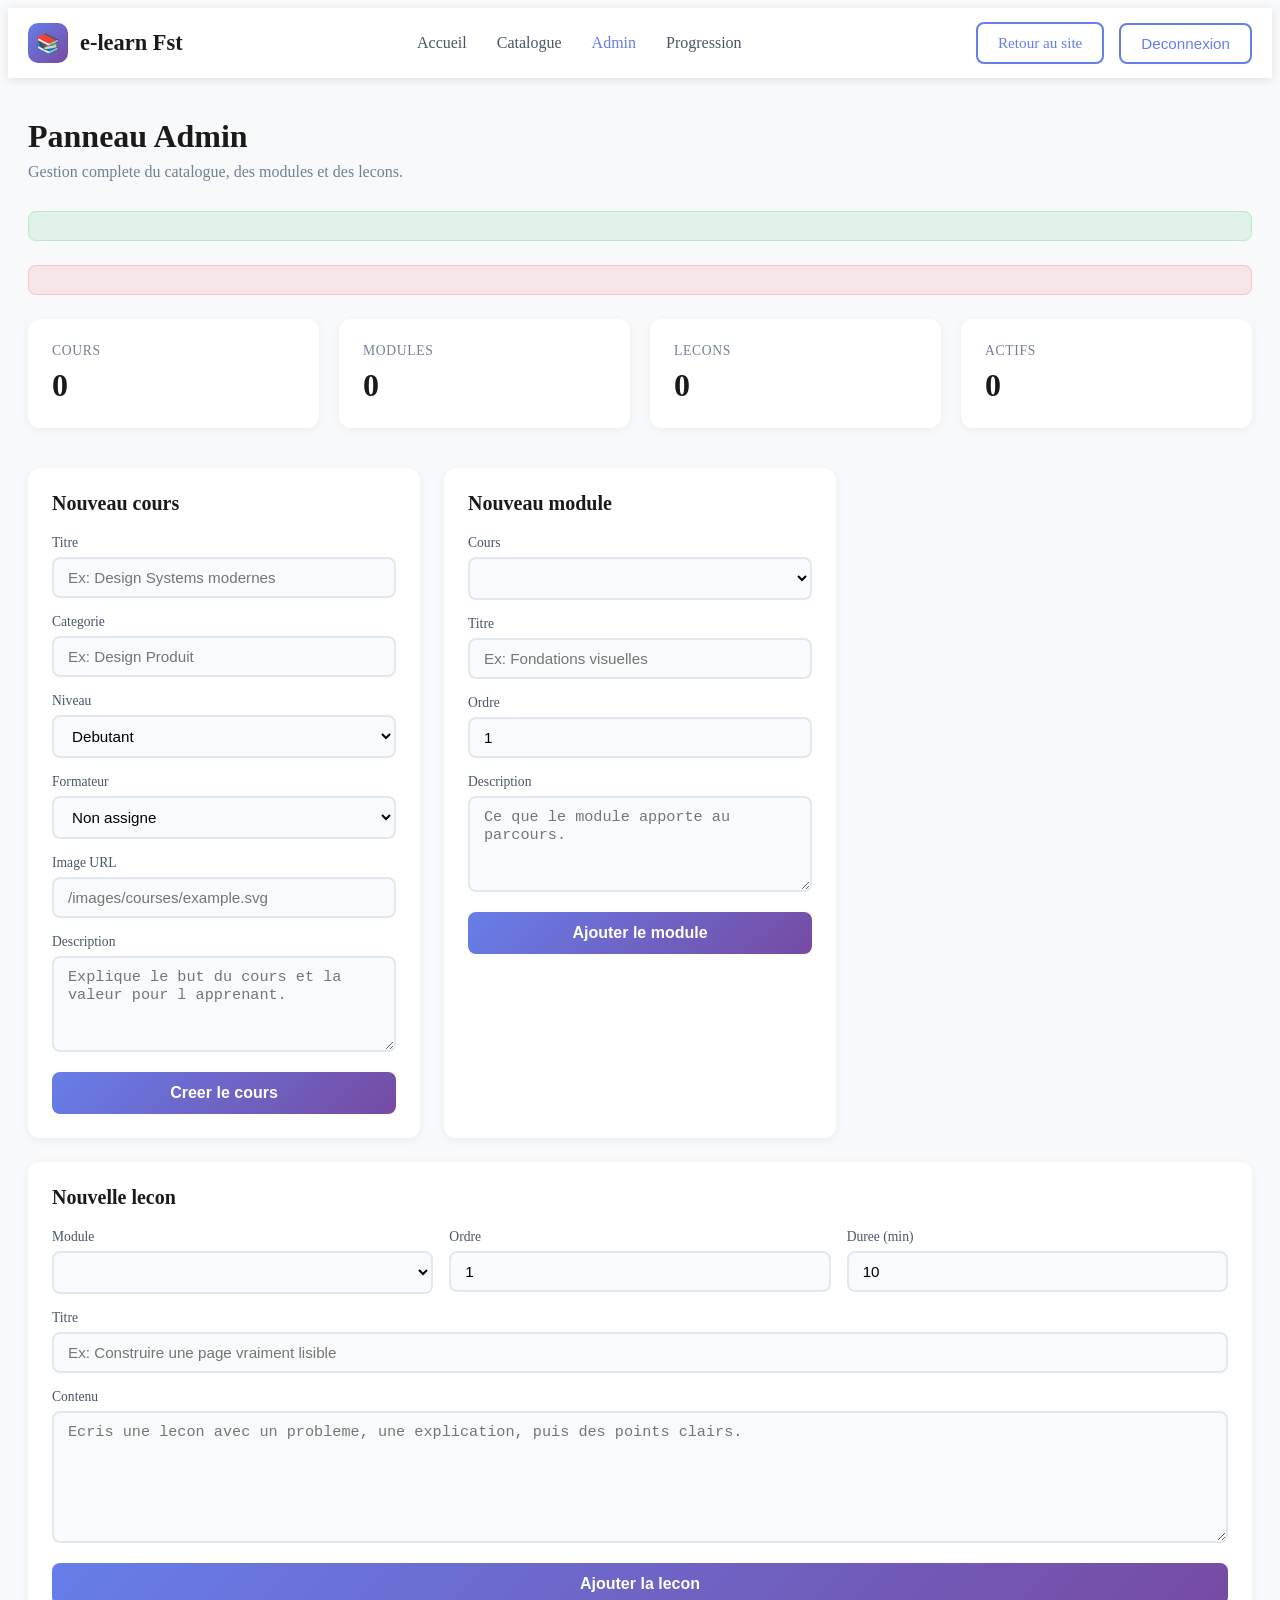
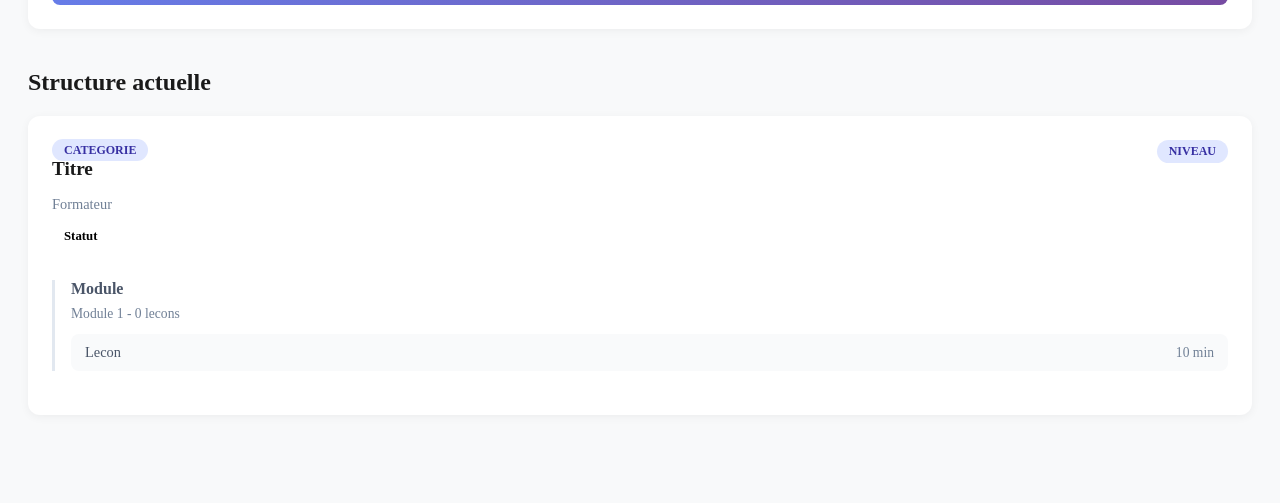
==== e-learning/src/main/resources/templates/admin.html @ 50cbf687 "Update: improved UI and fixed bugs" ====
<!DOCTYPE html>
<html lang="fr" xmlns:th="http://www.thymeleaf.org">
<head>
    <meta charset="UTF-8">
    <meta name="viewport" content="width=device-width, initial-scale=1.0">
    <title>Admin Studio - e-learn Fst</title>
    <link rel="stylesheet" th:href="@{/css/site.css}">
    <style>
        .modern-admin {
            background: #f8f9fa;
            min-height: 100vh;
        }
        
        .modern-header {
            background: white;
            box-shadow: 0 2px 10px rgba(0, 0, 0, 0.1);
            position: sticky;
            top: 0;
            z-index: 1000;
        }
        
        .header-container {
            max-width: 1400px;
            margin: 0 auto;
            padding: 0 20px;
            display: flex;
            align-items: center;
            justify-content: space-between;
            height: 70px;
        }
        
        .logo {
            display: flex;
            align-items: center;
            gap: 12px;
            text-decoration: none;
            color: #1a1a1a;
            font-weight: 700;
            font-size: 1.4rem;
        }
        
        .logo-icon {
            width: 40px;
            height: 40px;
            background: linear-gradient(135deg, #667eea, #764ba2);
            border-radius: 10px;
            display: flex;
            align-items: center;
            justify-content: center;
            color: white;
            font-size: 1.2rem;
        }
        
        .nav-menu {
            display: flex;
            align-items: center;
            gap: 30px;
            list-style: none;
            margin: 0;
            padding: 0;
        }
        
        .nav-menu a {
            text-decoration: none;
            color: #4a5568;
            font-weight: 500;
            transition: color 0.3s ease;
        }
        
        .nav-menu a:hover, .nav-menu a.active {
            color: #667eea;
        }
        
        .nav-actions {
            display: flex;
            align-items: center;
            gap: 15px;
        }
        
        .btn-outline {
            padding: 10px 20px;
            border: 2px solid #667eea;
            border-radius: 8px;
            color: #667eea;
            text-decoration: none;
            font-weight: 500;
            transition: all 0.3s ease;
            background: white;
            cursor: pointer;
            font-size: 0.95rem;
        }
        
        .btn-outline:hover {
            background: #667eea;
            color: white;
        }
        
        .main-container {
            max-width: 1400px;
            margin: 0 auto;
            padding: 40px 20px;
        }
        
        .page-header {
            margin-bottom: 30px;
        }
        
        .page-header h1 {
            font-size: 2rem;
            font-weight: 700;
            color: #1a1a1a;
            margin: 0 0 8px;
        }
        
        .page-header p {
            color: #718096;
            margin: 0;
        }
        
        .stats-grid {
            display: grid;
            grid-template-columns: repeat(4, 1fr);
            gap: 20px;
            margin-bottom: 40px;
        }
        
        .stat-card {
            background: white;
            border-radius: 12px;
            padding: 24px;
            box-shadow: 0 2px 10px rgba(0, 0, 0, 0.05);
            transition: transform 0.3s ease;
        }
        
        .stat-card:hover {
            transform: translateY(-2px);
        }
        
        .stat-card span {
            display: block;
            color: #718096;
            font-size: 0.85rem;
            text-transform: uppercase;
            letter-spacing: 0.05em;
            margin-bottom: 8px;
        }
        
        .stat-card strong {
            display: block;
            font-size: 2rem;
            font-weight: 700;
            color: #1a1a1a;
        }
        
        .forms-grid {
            display: grid;
            grid-template-columns: repeat(3, 1fr);
            gap: 24px;
            margin-bottom: 40px;
        }
        
        .form-card {
            background: white;
            border-radius: 12px;
            padding: 24px;
            box-shadow: 0 2px 10px rgba(0, 0, 0, 0.05);
        }
        
        .form-card h2 {
            font-size: 1.25rem;
            font-weight: 600;
            color: #1a1a1a;
            margin: 0 0 20px;
        }
        
        .form-card label {
            display: block;
            margin-bottom: 16px;
        }
        
        .form-card label span {
            display: block;
            font-size: 0.85rem;
            font-weight: 500;
            color: #4a5568;
            margin-bottom: 6px;
        }
        
        .form-card input, .form-card select, .form-card textarea {
            width: 100%;
            padding: 10px 14px;
            border: 2px solid #e2e8f0;
            border-radius: 8px;
            font-size: 0.95rem;
            transition: border-color 0.3s ease;
            background: #f9fafb;
            box-sizing: border-box;
        }
        
        .form-card input:focus, .form-card select:focus, .form-card textarea:focus {
            outline: none;
            border-color: #667eea;
            background: white;
        }
        
        .form-card button {
            width: 100%;
            padding: 12px;
            background: linear-gradient(135deg, #667eea, #764ba2);
            color: white;
            border: none;
            border-radius: 8px;
            font-size: 1rem;
            font-weight: 600;
            cursor: pointer;
            transition: all 0.3s ease;
        }
        
        .form-card button:hover {
            transform: translateY(-2px);
            box-shadow: 0 4px 12px rgba(102, 126, 234, 0.3);
        }
        
        .form-card.wide {
            grid-column: span 3;
        }
        
        .form-grid-3 {
            display: grid;
            grid-template-columns: repeat(3, 1fr);
            gap: 16px;
        }
        
        .flash-message {
            padding: 14px 20px;
            border-radius: 8px;
            margin-bottom: 24px;
            font-size: 0.95rem;
        }
        
        .flash-success {
            background: rgba(34, 197, 94, 0.1);
            color: #16a34a;
            border: 1px solid rgba(34, 197, 94, 0.2);
        }
        
        .flash-error {
            background: rgba(239, 68, 68, 0.1);
            color: #dc2626;
            border: 1px solid rgba(239, 68, 68, 0.2);
        }
        
        .content-section {
            margin-bottom: 40px;
        }
        
        .content-section h2 {
            font-size: 1.5rem;
            font-weight: 700;
            color: #1a1a1a;
            margin: 0 0 20px;
        }
        
        .course-list {
            display: grid;
            gap: 20px;
        }
        
        .course-item {
            background: white;
            border-radius: 12px;
            padding: 24px;
            box-shadow: 0 2px 10px rgba(0, 0, 0, 0.05);
        }
        
        .course-header {
            display: flex;
            justify-content: space-between;
            align-items: flex-start;
            margin-bottom: 16px;
        }
        
        .course-header h3 {
            margin: 0;
            font-size: 1.2rem;
            color: #1a1a1a;
        }
        
        .pill {
            padding: 4px 12px;
            border-radius: 20px;
            font-size: 0.75rem;
            font-weight: 600;
            text-transform: uppercase;
            background: #e0e7ff;
            color: #3730a3;
        }
        
        .course-meta {
            color: #718096;
            font-size: 0.9rem;
            margin-bottom: 12px;
        }
        
        .status-badge {
            display: inline-block;
            padding: 4px 12px;
            border-radius: 20px;
            font-size: 0.8rem;
            font-weight: 600;
            margin-bottom: 16px;
        }
        
        .status-active {
            background: #d1fae5;
            color: #065f46;
        }
        
        .status-draft {
            background: #f3f4f6;
            color: #6b7280;
        }
        
        .modules-list {
            margin-top: 16px;
            padding-left: 16px;
            border-left: 3px solid #e2e8f0;
        }
        
        .module-item {
            margin-bottom: 20px;
        }
        
        .module-item h4 {
            margin: 0 0 8px;
            font-size: 1rem;
            color: #4a5568;
        }
        
        .module-meta {
            font-size: 0.85rem;
            color: #718096;
            margin-bottom: 12px;
        }
        
        .lessons-list {
            display: grid;
            gap: 8px;
        }
        
        .lesson-item {
            display: flex;
            justify-content: space-between;
            align-items: center;
            padding: 10px 14px;
            background: #f9fafb;
            border-radius: 8px;
            font-size: 0.9rem;
        }
        
        .lesson-item strong {
            color: #4a5568;
            font-weight: 500;
        }
        
        .lesson-item span {
            color: #718096;
            font-size: 0.85rem;
        }
        
        @media (max-width: 1024px) {
            .forms-grid { grid-template-columns: 1fr; }
            .form-card.wide { grid-column: span 1; }
            .form-grid-3 { grid-template-columns: 1fr; }
            .stats-grid { grid-template-columns: repeat(2, 1fr); }
        }
        
        @media (max-width: 768px) {
            .header-container { flex-direction: column; height: auto; padding: 15px 20px; }
            .nav-menu { flex-wrap: wrap; justify-content: center; gap: 20px; }
            .stats-grid { grid-template-columns: 1fr; }
        }
    </style>
</head>
<body class="modern-admin">
    <header class="modern-header">
        <div class="header-container">
            <a href="/" class="logo">
                <div class="logo-icon">📚</div>
                <span>e-learn Fst</span>
            </a>
            
            <nav class="nav-menu">
                <a href="/">Accueil</a>
                <a href="/catalogue">Catalogue</a>
                <a href="/admin" class="active">Admin</a>
                <a href="/progression">Progression</a>
            </nav>
            
            <div class="nav-actions">
                <a href="/" class="btn-outline">Retour au site</a>
                <form th:action="@{/logout}" method="post" style="margin: 0;">
                    <button type="submit" class="btn-outline">Deconnexion</button>
                </form>
            </div>
        </div>
    </header>
    
    <div class="main-container">
        <div class="page-header">
            <h1>Panneau Admin</h1>
            <p>Gestion complete du catalogue, des modules et des lecons.</p>
        </div>
        
        <div th:if="${flashSuccess}" class="flash-message flash-success" th:text="${flashSuccess}"></div>
        <div th:if="${flashError}" class="flash-message flash-error" th:text="${flashError}"></div>
        
        <div class="stats-grid">
            <div class="stat-card">
                <span>Cours</span>
                <strong th:text="${stats.courseCount}">0</strong>
            </div>
            <div class="stat-card">
                <span>Modules</span>
                <strong th:text="${stats.moduleCount}">0</strong>
            </div>
            <div class="stat-card">
                <span>Lecons</span>
                <strong th:text="${stats.lessonCount}">0</strong>
            </div>
            <div class="stat-card">
                <span>Actifs</span>
                <strong th:text="${stats.activeCourseCount}">0</strong>
            </div>
        </div>
        
        <div class="forms-grid">
            <div class="form-card">
                <h2>Nouveau cours</h2>
                <form th:action="@{/admin/courses}" method="post">
                    <label>
                        <span>Titre</span>
                        <input name="titre" type="text" placeholder="Ex: Design Systems modernes" required>
                    </label>
                    <label>
                        <span>Categorie</span>
                        <input name="categorie" type="text" placeholder="Ex: Design Produit" required>
                    </label>
                    <label>
                        <span>Niveau</span>
                        <select name="niveau">
                            <option value="DEBUTANT">Debutant</option>
                            <option value="INTERMEDIAIRE">Intermediaire</option>
                            <option value="AVANCE">Avance</option>
                        </select>
                    </label>
                    <label>
                        <span>Formateur</span>
                        <select name="formateurId">
                            <option value="">Non assigne</option>
                            <option th:each="user : ${formateurs}" th:value="${user.id}" th:text="${user.nom}"></option>
                        </select>
                    </label>
                    <label>
                        <span>Image URL</span>
                        <input name="imageUrl" type="text" placeholder="/images/courses/example.svg">
                    </label>
                    <label>
                        <span>Description</span>
                        <textarea name="description" rows="4" placeholder="Explique le but du cours et la valeur pour l apprenant." required></textarea>
                    </label>
                    <button type="submit">Creer le cours</button>
                </form>
            </div>
            
            <div class="form-card">
                <h2>Nouveau module</h2>
                <form th:action="@{/admin/modules}" method="post">
                    <label>
                        <span>Cours</span>
                        <select name="coursId" required>
                            <option th:each="course : ${courseOptions}" th:value="${course.id}" th:text="${course.label}"></option>
                        </select>
                    </label>
                    <label>
                        <span>Titre</span>
                        <input name="titre" type="text" placeholder="Ex: Fondations visuelles" required>
                    </label>
                    <label>
                        <span>Ordre</span>
                        <input name="ordre" type="number" min="1" value="1" required>
                    </label>
                    <label>
                        <span>Description</span>
                        <textarea name="description" rows="4" placeholder="Ce que le module apporte au parcours."></textarea>
                    </label>
                    <button type="submit">Ajouter le module</button>
                </form>
            </div>
            
            <div class="form-card wide">
                <h2>Nouvelle lecon</h2>
                <form th:action="@{/admin/lessons}" method="post">
                    <div class="form-grid-3">
                        <label>
                            <span>Module</span>
                            <select name="moduleId" required>
                                <option th:each="module : ${moduleOptions}" th:value="${module.id}" th:text="${module.label}"></option>
                            </select>
                        </label>
                        <label>
                            <span>Ordre</span>
                            <input name="ordre" type="number" min="1" value="1" required>
                        </label>
                        <label>
                            <span>Duree (min)</span>
                            <input name="dureeMin" type="number" min="1" value="10" required>
                        </label>
                    </div>
                    <label>
                        <span>Titre</span>
                        <input name="titre" type="text" placeholder="Ex: Construire une page vraiment lisible" required>
                    </label>
                    <label>
                        <span>Contenu</span>
                        <textarea name="contenu" rows="6" placeholder="Ecris une lecon avec un probleme, une explication, puis des points clairs."></textarea>
                    </label>
                    <button type="submit">Ajouter la lecon</button>
                </form>
            </div>
        </div>
        
        <div class="content-section">
            <h2>Structure actuelle</h2>
            <div class="course-list">
                <div class="course-item" th:each="course : ${courses}">
                    <div class="course-header">
                        <div>
                            <span class="pill" th:text="${course.categorie}">Categorie</span>
                            <h3 th:text="${course.titre}">Titre</h3>
                        </div>
                        <span class="pill" th:text="${course.niveau}">Niveau</span>
                    </div>
                    <div class="course-meta" th:text="${course.formateur}">Formateur</div>
                    <span class="status-badge" th:classappend="${course.actif} ? ' status-active' : ' status-draft'" th:text="${course.actif} ? 'Actif' : 'Brouillon'">Statut</span>
                    
                    <div class="modules-list">
                        <div class="module-item" th:each="module : ${course.modules}">
                            <h4 th:text="${module.titre}">Module</h4>
                            <div class="module-meta">
                                Module <span th:text="${module.ordre}">1</span> - <span th:text="${#lists.size(module.lecons)}">0</span> lecons
                            </div>
                            <div class="lessons-list">
                                <div class="lesson-item" th:each="lesson : ${module.lecons}">
                                    <strong th:text="${lesson.titre}">Lecon</strong>
                                    <span th:text="${lesson.dureeMin} + ' min'">10 min</span>
                                </div>
                            </div>
                        </div>
                    </div>
                </div>
            </div>
        </div>
    </div>
</body>
</html>
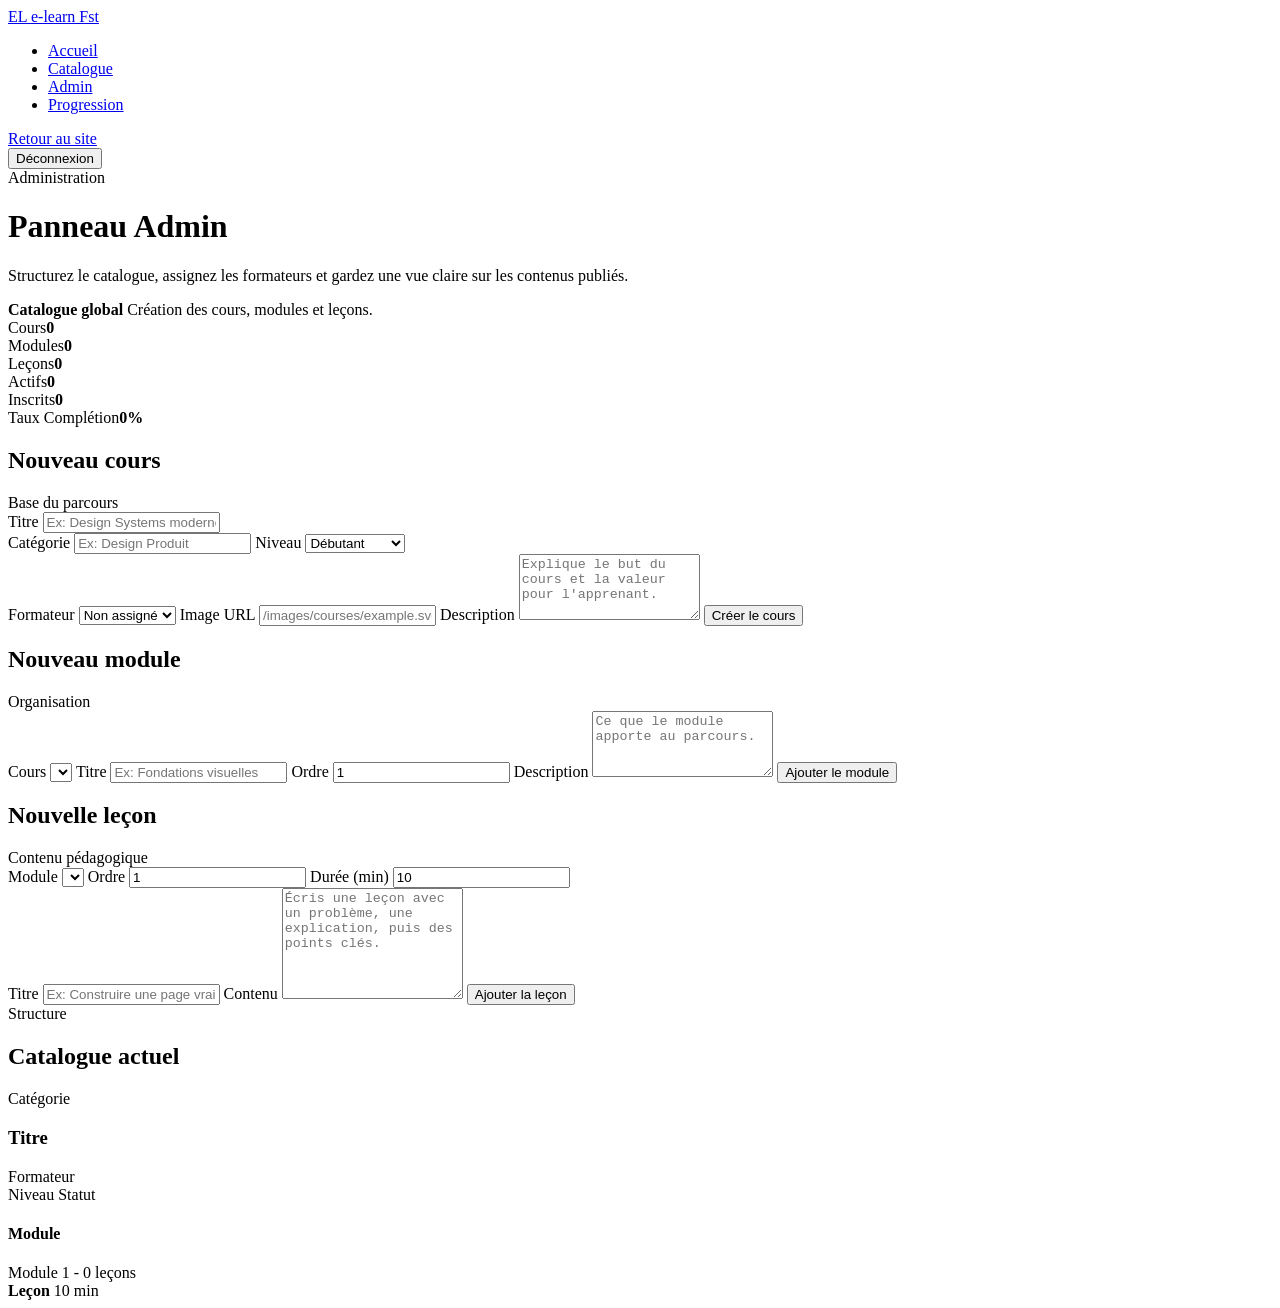
==== commit 35ec96f5: "Updated project" ====
--- a/e-learning/src/main/resources/templates/admin.html
+++ b/e-learning/src/main/resources/templates/admin.html
@@ -4,563 +4,223 @@
     <meta charset="UTF-8">
     <meta name="viewport" content="width=device-width, initial-scale=1.0">
     <title>Admin Studio - e-learn Fst</title>
+    <link rel="stylesheet" th:href="@{/css/design-system.css}">
     <link rel="stylesheet" th:href="@{/css/site.css}">
-    <style>
-        .modern-admin {
-            background: #f8f9fa;
-            min-height: 100vh;
-        }
-        
-        .modern-header {
-            background: white;
-            box-shadow: 0 2px 10px rgba(0, 0, 0, 0.1);
-            position: sticky;
-            top: 0;
-            z-index: 1000;
-        }
-        
-        .header-container {
-            max-width: 1400px;
-            margin: 0 auto;
-            padding: 0 20px;
-            display: flex;
-            align-items: center;
-            justify-content: space-between;
-            height: 70px;
-        }
-        
-        .logo {
-            display: flex;
-            align-items: center;
-            gap: 12px;
-            text-decoration: none;
-            color: #1a1a1a;
-            font-weight: 700;
-            font-size: 1.4rem;
-        }
-        
-        .logo-icon {
-            width: 40px;
-            height: 40px;
-            background: linear-gradient(135deg, #667eea, #764ba2);
-            border-radius: 10px;
-            display: flex;
-            align-items: center;
-            justify-content: center;
-            color: white;
-            font-size: 1.2rem;
-        }
-        
-        .nav-menu {
-            display: flex;
-            align-items: center;
-            gap: 30px;
-            list-style: none;
-            margin: 0;
-            padding: 0;
-        }
-        
-        .nav-menu a {
-            text-decoration: none;
-            color: #4a5568;
-            font-weight: 500;
-            transition: color 0.3s ease;
-        }
-        
-        .nav-menu a:hover, .nav-menu a.active {
-            color: #667eea;
-        }
-        
-        .nav-actions {
-            display: flex;
-            align-items: center;
-            gap: 15px;
-        }
-        
-        .btn-outline {
-            padding: 10px 20px;
-            border: 2px solid #667eea;
-            border-radius: 8px;
-            color: #667eea;
-            text-decoration: none;
-            font-weight: 500;
-            transition: all 0.3s ease;
-            background: white;
-            cursor: pointer;
-            font-size: 0.95rem;
-        }
-        
-        .btn-outline:hover {
-            background: #667eea;
-            color: white;
-        }
-        
-        .main-container {
-            max-width: 1400px;
-            margin: 0 auto;
-            padding: 40px 20px;
-        }
-        
-        .page-header {
-            margin-bottom: 30px;
-        }
-        
-        .page-header h1 {
-            font-size: 2rem;
-            font-weight: 700;
-            color: #1a1a1a;
-            margin: 0 0 8px;
-        }
-        
-        .page-header p {
-            color: #718096;
-            margin: 0;
-        }
-        
-        .stats-grid {
-            display: grid;
-            grid-template-columns: repeat(4, 1fr);
-            gap: 20px;
-            margin-bottom: 40px;
-        }
-        
-        .stat-card {
-            background: white;
-            border-radius: 12px;
-            padding: 24px;
-            box-shadow: 0 2px 10px rgba(0, 0, 0, 0.05);
-            transition: transform 0.3s ease;
-        }
-        
-        .stat-card:hover {
-            transform: translateY(-2px);
-        }
-        
-        .stat-card span {
-            display: block;
-            color: #718096;
-            font-size: 0.85rem;
-            text-transform: uppercase;
-            letter-spacing: 0.05em;
-            margin-bottom: 8px;
-        }
-        
-        .stat-card strong {
-            display: block;
-            font-size: 2rem;
-            font-weight: 700;
-            color: #1a1a1a;
-        }
-        
-        .forms-grid {
-            display: grid;
-            grid-template-columns: repeat(3, 1fr);
-            gap: 24px;
-            margin-bottom: 40px;
-        }
-        
-        .form-card {
-            background: white;
-            border-radius: 12px;
-            padding: 24px;
-            box-shadow: 0 2px 10px rgba(0, 0, 0, 0.05);
-        }
-        
-        .form-card h2 {
-            font-size: 1.25rem;
-            font-weight: 600;
-            color: #1a1a1a;
-            margin: 0 0 20px;
-        }
-        
-        .form-card label {
-            display: block;
-            margin-bottom: 16px;
-        }
-        
-        .form-card label span {
-            display: block;
-            font-size: 0.85rem;
-            font-weight: 500;
-            color: #4a5568;
-            margin-bottom: 6px;
-        }
-        
-        .form-card input, .form-card select, .form-card textarea {
-            width: 100%;
-            padding: 10px 14px;
-            border: 2px solid #e2e8f0;
-            border-radius: 8px;
-            font-size: 0.95rem;
-            transition: border-color 0.3s ease;
-            background: #f9fafb;
-            box-sizing: border-box;
-        }
-        
-        .form-card input:focus, .form-card select:focus, .form-card textarea:focus {
-            outline: none;
-            border-color: #667eea;
-            background: white;
-        }
-        
-        .form-card button {
-            width: 100%;
-            padding: 12px;
-            background: linear-gradient(135deg, #667eea, #764ba2);
-            color: white;
-            border: none;
-            border-radius: 8px;
-            font-size: 1rem;
-            font-weight: 600;
-            cursor: pointer;
-            transition: all 0.3s ease;
-        }
-        
-        .form-card button:hover {
-            transform: translateY(-2px);
-            box-shadow: 0 4px 12px rgba(102, 126, 234, 0.3);
-        }
-        
-        .form-card.wide {
-            grid-column: span 3;
-        }
-        
-        .form-grid-3 {
-            display: grid;
-            grid-template-columns: repeat(3, 1fr);
-            gap: 16px;
-        }
-        
-        .flash-message {
-            padding: 14px 20px;
-            border-radius: 8px;
-            margin-bottom: 24px;
-            font-size: 0.95rem;
-        }
-        
-        .flash-success {
-            background: rgba(34, 197, 94, 0.1);
-            color: #16a34a;
-            border: 1px solid rgba(34, 197, 94, 0.2);
-        }
-        
-        .flash-error {
-            background: rgba(239, 68, 68, 0.1);
-            color: #dc2626;
-            border: 1px solid rgba(239, 68, 68, 0.2);
-        }
-        
-        .content-section {
-            margin-bottom: 40px;
-        }
-        
-        .content-section h2 {
-            font-size: 1.5rem;
-            font-weight: 700;
-            color: #1a1a1a;
-            margin: 0 0 20px;
-        }
-        
-        .course-list {
-            display: grid;
-            gap: 20px;
-        }
-        
-        .course-item {
-            background: white;
-            border-radius: 12px;
-            padding: 24px;
-            box-shadow: 0 2px 10px rgba(0, 0, 0, 0.05);
-        }
-        
-        .course-header {
-            display: flex;
-            justify-content: space-between;
-            align-items: flex-start;
-            margin-bottom: 16px;
-        }
-        
-        .course-header h3 {
-            margin: 0;
-            font-size: 1.2rem;
-            color: #1a1a1a;
-        }
-        
-        .pill {
-            padding: 4px 12px;
-            border-radius: 20px;
-            font-size: 0.75rem;
-            font-weight: 600;
-            text-transform: uppercase;
-            background: #e0e7ff;
-            color: #3730a3;
-        }
-        
-        .course-meta {
-            color: #718096;
-            font-size: 0.9rem;
-            margin-bottom: 12px;
-        }
-        
-        .status-badge {
-            display: inline-block;
-            padding: 4px 12px;
-            border-radius: 20px;
-            font-size: 0.8rem;
-            font-weight: 600;
-            margin-bottom: 16px;
-        }
-        
-        .status-active {
-            background: #d1fae5;
-            color: #065f46;
-        }
-        
-        .status-draft {
-            background: #f3f4f6;
-            color: #6b7280;
-        }
-        
-        .modules-list {
-            margin-top: 16px;
-            padding-left: 16px;
-            border-left: 3px solid #e2e8f0;
-        }
-        
-        .module-item {
-            margin-bottom: 20px;
-        }
-        
-        .module-item h4 {
-            margin: 0 0 8px;
-            font-size: 1rem;
-            color: #4a5568;
-        }
-        
-        .module-meta {
-            font-size: 0.85rem;
-            color: #718096;
-            margin-bottom: 12px;
-        }
-        
-        .lessons-list {
-            display: grid;
-            gap: 8px;
-        }
-        
-        .lesson-item {
-            display: flex;
-            justify-content: space-between;
-            align-items: center;
-            padding: 10px 14px;
-            background: #f9fafb;
-            border-radius: 8px;
-            font-size: 0.9rem;
-        }
-        
-        .lesson-item strong {
-            color: #4a5568;
-            font-weight: 500;
-        }
-        
-        .lesson-item span {
-            color: #718096;
-            font-size: 0.85rem;
-        }
-        
-        @media (max-width: 1024px) {
-            .forms-grid { grid-template-columns: 1fr; }
-            .form-card.wide { grid-column: span 1; }
-            .form-grid-3 { grid-template-columns: 1fr; }
-            .stats-grid { grid-template-columns: repeat(2, 1fr); }
-        }
-        
-        @media (max-width: 768px) {
-            .header-container { flex-direction: column; height: auto; padding: 15px 20px; }
-            .nav-menu { flex-wrap: wrap; justify-content: center; gap: 20px; }
-            .stats-grid { grid-template-columns: 1fr; }
-        }
-    </style>
+    <link rel="stylesheet" th:href="@{/css/reviews.css}">
+    <link rel="preconnect" href="https://fonts.googleapis.com">
+    <link rel="preconnect" href="https://fonts.gstatic.com" crossorigin>
+    <link href="https://fonts.googleapis.com/css2?family=Inter:wght@400;500;600;700;800&display=swap" rel="stylesheet">
 </head>
-<body class="modern-admin">
-    <header class="modern-header">
-        <div class="header-container">
-            <a href="/" class="logo">
-                <div class="logo-icon">📚</div>
-                <span>e-learn Fst</span>
+<body class="ux-body workspace-body">
+    <nav class="nav-header" id="navbar">
+        <div class="container nav-inner">
+            <a href="/" class="brand-link">
+                <span class="brand-mark">EL</span>
+                <span class="brand-name">e-learn Fst</span>
             </a>
-            
-            <nav class="nav-menu">
-                <a href="/">Accueil</a>
-                <a href="/catalogue">Catalogue</a>
-                <a href="/admin" class="active">Admin</a>
-                <a href="/progression">Progression</a>
-            </nav>
-            
+
+            <ul class="nav-list">
+                <li><a href="/" class="nav-link">Accueil</a></li>
+                <li><a href="/catalogue" class="nav-link">Catalogue</a></li>
+                <li><a href="/admin" class="nav-link active">Admin</a></li>
+                <li><a href="/progression" class="nav-link">Progression</a></li>
+            </ul>
+
             <div class="nav-actions">
-                <a href="/" class="btn-outline">Retour au site</a>
-                <form th:action="@{/logout}" method="post" style="margin: 0;">
-                    <button type="submit" class="btn-outline">Deconnexion</button>
+                <a href="/" class="btn btn-secondary">Retour au site</a>
+                <form th:action="@{/logout}" method="post" class="nav-form">
+                    <input type="hidden" th:if="${_csrf != null}" th:name="${_csrf.parameterName}" th:value="${_csrf.token}">
+                    <button type="submit" class="btn btn-secondary">Déconnexion</button>
                 </form>
             </div>
         </div>
-    </header>
-    
-    <div class="main-container">
-        <div class="page-header">
-            <h1>Panneau Admin</h1>
-            <p>Gestion complete du catalogue, des modules et des lecons.</p>
+    </nav>
+
+    <main class="workspace-shell container">
+        <header class="workspace-hero">
+            <div>
+                <span class="eyebrow">Administration</span>
+                <h1>Panneau Admin</h1>
+                <p>Structurez le catalogue, assignez les formateurs et gardez une vue claire sur les contenus publiés.</p>
+            </div>
+            <div class="workspace-aside">
+                <strong>Catalogue global</strong>
+                <span>Création des cours, modules et leçons.</span>
+            </div>
+        </header>
+
+        <div class="flash-stack">
+            <div th:if="${flashSuccess}" class="flash-message flash-success" th:text="${flashSuccess}"></div>
+            <div th:if="${flashError}" class="flash-message flash-error" th:text="${flashError}"></div>
         </div>
-        
-        <div th:if="${flashSuccess}" class="flash-message flash-success" th:text="${flashSuccess}"></div>
-        <div th:if="${flashError}" class="flash-message flash-error" th:text="${flashError}"></div>
-        
-        <div class="stats-grid">
-            <div class="stat-card">
-                <span>Cours</span>
-                <strong th:text="${stats.courseCount}">0</strong>
-            </div>
-            <div class="stat-card">
-                <span>Modules</span>
-                <strong th:text="${stats.moduleCount}">0</strong>
-            </div>
-            <div class="stat-card">
-                <span>Lecons</span>
-                <strong th:text="${stats.lessonCount}">0</strong>
-            </div>
-            <div class="stat-card">
-                <span>Actifs</span>
-                <strong th:text="${stats.activeCourseCount}">0</strong>
-            </div>
-        </div>
-        
-        <div class="forms-grid">
-            <div class="form-card">
-                <h2>Nouveau cours</h2>
-                <form th:action="@{/admin/courses}" method="post">
-                    <label>
+
+        <section class="stats-grid refined-stats">
+            <div class="stat-card"><span>Cours</span><strong th:text="${stats.courseCount}">0</strong></div>
+            <div class="stat-card"><span>Modules</span><strong th:text="${stats.moduleCount}">0</strong></div>
+            <div class="stat-card"><span>Leçons</span><strong th:text="${stats.lessonCount}">0</strong></div>
+            <div class="stat-card"><span>Actifs</span><strong th:text="${stats.activeCourseCount}">0</strong></div>
+            <div class="stat-card"><span>Inscrits</span><strong th:text="${stats.totalInscriptions}">0</strong></div>
+            <div class="stat-card"><span>Taux Complétion</span><strong th:text="${#numbers.formatDecimal(stats.completionRate, 1, 1)} + '%'">0%</strong></div>
+        </section>
+
+        <section class="admin-workbench">
+            <article class="workspace-card">
+                <div class="workspace-card-head">
+                    <h2>Nouveau cours</h2>
+                    <span>Base du parcours</span>
+                </div>
+                <form class="refined-form" th:action="@{/admin/courses}" method="post">
+                    <input type="hidden" th:if="${_csrf != null}" th:name="${_csrf.parameterName}" th:value="${_csrf.token}">
+                    <label class="field-shell">
                         <span>Titre</span>
-                        <input name="titre" type="text" placeholder="Ex: Design Systems modernes" required>
-                    </label>
-                    <label>
-                        <span>Categorie</span>
-                        <input name="categorie" type="text" placeholder="Ex: Design Produit" required>
-                    </label>
-                    <label>
-                        <span>Niveau</span>
-                        <select name="niveau">
-                            <option value="DEBUTANT">Debutant</option>
-                            <option value="INTERMEDIAIRE">Intermediaire</option>
-                            <option value="AVANCE">Avance</option>
-                        </select>
-                    </label>
-                    <label>
+                        <input class="input" name="titre" type="text" placeholder="Ex: Design Systems modernes" required>
+                    </label>
+                    <div class="split-fields">
+                        <label class="field-shell">
+                            <span>Catégorie</span>
+                            <input class="input" name="categorie" type="text" placeholder="Ex: Design Produit" required>
+                        </label>
+                        <label class="field-shell">
+                            <span>Niveau</span>
+                            <select class="input" name="niveau">
+                                <option value="DEBUTANT">Débutant</option>
+                                <option value="INTERMEDIAIRE">Intermédiaire</option>
+                                <option value="AVANCE">Avancé</option>
+                            </select>
+                        </label>
+                    </div>
+                    <label class="field-shell">
                         <span>Formateur</span>
-                        <select name="formateurId">
-                            <option value="">Non assigne</option>
+                        <select class="input" name="formateurId">
+                            <option value="">Non assigné</option>
                             <option th:each="user : ${formateurs}" th:value="${user.id}" th:text="${user.nom}"></option>
                         </select>
                     </label>
-                    <label>
+                    <label class="field-shell">
                         <span>Image URL</span>
-                        <input name="imageUrl" type="text" placeholder="/images/courses/example.svg">
-                    </label>
-                    <label>
+                        <input class="input" name="imageUrl" type="text" placeholder="/images/courses/example.svg">
+                    </label>
+                    <label class="field-shell">
                         <span>Description</span>
-                        <textarea name="description" rows="4" placeholder="Explique le but du cours et la valeur pour l apprenant." required></textarea>
-                    </label>
-                    <button type="submit">Creer le cours</button>
-                </form>
-            </div>
-            
-            <div class="form-card">
-                <h2>Nouveau module</h2>
-                <form th:action="@{/admin/modules}" method="post">
-                    <label>
+                        <textarea class="input" name="description" rows="4" placeholder="Explique le but du cours et la valeur pour l'apprenant." required></textarea>
+                    </label>
+                    <button class="btn btn-primary" type="submit">Créer le cours</button>
+                </form>
+            </article>
+
+            <article class="workspace-card">
+                <div class="workspace-card-head">
+                    <h2>Nouveau module</h2>
+                    <span>Organisation</span>
+                </div>
+                <form class="refined-form" th:action="@{/admin/modules}" method="post">
+                    <input type="hidden" th:if="${_csrf != null}" th:name="${_csrf.parameterName}" th:value="${_csrf.token}">
+                    <label class="field-shell">
                         <span>Cours</span>
-                        <select name="coursId" required>
+                        <select class="input" name="coursId" required>
                             <option th:each="course : ${courseOptions}" th:value="${course.id}" th:text="${course.label}"></option>
                         </select>
                     </label>
-                    <label>
+                    <label class="field-shell">
                         <span>Titre</span>
-                        <input name="titre" type="text" placeholder="Ex: Fondations visuelles" required>
-                    </label>
-                    <label>
+                        <input class="input" name="titre" type="text" placeholder="Ex: Fondations visuelles" required>
+                    </label>
+                    <label class="field-shell">
                         <span>Ordre</span>
-                        <input name="ordre" type="number" min="1" value="1" required>
-                    </label>
-                    <label>
+                        <input class="input" name="ordre" type="number" min="1" value="1" required>
+                    </label>
+                    <label class="field-shell">
                         <span>Description</span>
-                        <textarea name="description" rows="4" placeholder="Ce que le module apporte au parcours."></textarea>
-                    </label>
-                    <button type="submit">Ajouter le module</button>
-                </form>
-            </div>
-            
-            <div class="form-card wide">
-                <h2>Nouvelle lecon</h2>
-                <form th:action="@{/admin/lessons}" method="post">
+                        <textarea class="input" name="description" rows="4" placeholder="Ce que le module apporte au parcours."></textarea>
+                    </label>
+                    <button class="btn btn-primary" type="submit">Ajouter le module</button>
+                </form>
+            </article>
+
+            <article class="workspace-card workspace-card-wide">
+                <div class="workspace-card-head">
+                    <h2>Nouvelle leçon</h2>
+                    <span>Contenu pédagogique</span>
+                </div>
+                <form class="refined-form" th:action="@{/admin/lessons}" method="post">
+                    <input type="hidden" th:if="${_csrf != null}" th:name="${_csrf.parameterName}" th:value="${_csrf.token}">
                     <div class="form-grid-3">
-                        <label>
+                        <label class="field-shell">
                             <span>Module</span>
-                            <select name="moduleId" required>
+                            <select class="input" name="moduleId" required>
                                 <option th:each="module : ${moduleOptions}" th:value="${module.id}" th:text="${module.label}"></option>
                             </select>
                         </label>
-                        <label>
+                        <label class="field-shell">
                             <span>Ordre</span>
-                            <input name="ordre" type="number" min="1" value="1" required>
-                        </label>
-                        <label>
-                            <span>Duree (min)</span>
-                            <input name="dureeMin" type="number" min="1" value="10" required>
-                        </label>
-                    </div>
-                    <label>
+                            <input class="input" name="ordre" type="number" min="1" value="1" required>
+                        </label>
+                        <label class="field-shell">
+                            <span>Durée (min)</span>
+                            <input class="input" name="dureeMin" type="number" min="1" value="10" required>
+                        </label>
+                    </div>
+                    <label class="field-shell">
                         <span>Titre</span>
-                        <input name="titre" type="text" placeholder="Ex: Construire une page vraiment lisible" required>
-                    </label>
-                    <label>
+                        <input class="input" name="titre" type="text" placeholder="Ex: Construire une page vraiment lisible" required>
+                    </label>
+                    <label class="field-shell">
                         <span>Contenu</span>
-                        <textarea name="contenu" rows="6" placeholder="Ecris une lecon avec un probleme, une explication, puis des points clairs."></textarea>
-                    </label>
-                    <button type="submit">Ajouter la lecon</button>
-                </form>
-            </div>
-        </div>
-        
-        <div class="content-section">
-            <h2>Structure actuelle</h2>
+                        <textarea class="input" name="contenu" rows="7" placeholder="Écris une leçon avec un problème, une explication, puis des points clés."></textarea>
+                    </label>
+                    <button class="btn btn-primary" type="submit">Ajouter la leçon</button>
+                </form>
+            </article>
+        </section>
+
+        <section class="content-section refined-content">
+            <div class="section-heading compact">
+                <div>
+                    <span class="eyebrow">Structure</span>
+                    <h2>Catalogue actuel</h2>
+                </div>
+            </div>
+
             <div class="course-list">
-                <div class="course-item" th:each="course : ${courses}">
+                <article class="course-item refined-course-item" th:each="course : ${courses}">
                     <div class="course-header">
                         <div>
-                            <span class="pill" th:text="${course.categorie}">Categorie</span>
+                            <span class="pill" th:text="${course.categorie}">Catégorie</span>
                             <h3 th:text="${course.titre}">Titre</h3>
+                            <div class="course-meta" th:text="${course.formateur}">Formateur</div>
                         </div>
-                        <span class="pill" th:text="${course.niveau}">Niveau</span>
-                    </div>
-                    <div class="course-meta" th:text="${course.formateur}">Formateur</div>
-                    <span class="status-badge" th:classappend="${course.actif} ? ' status-active' : ' status-draft'" th:text="${course.actif} ? 'Actif' : 'Brouillon'">Statut</span>
-                    
+                        <div class="course-status-stack">
+                            <span class="pill" th:text="${course.niveau}">Niveau</span>
+                            <span class="status-badge" th:classappend="${course.actif} ? ' status-active' : ' status-draft'" th:text="${course.actif} ? 'Actif' : 'Brouillon'">Statut</span>
+                        </div>
+                    </div>
+
                     <div class="modules-list">
                         <div class="module-item" th:each="module : ${course.modules}">
-                            <h4 th:text="${module.titre}">Module</h4>
-                            <div class="module-meta">
-                                Module <span th:text="${module.ordre}">1</span> - <span th:text="${#lists.size(module.lecons)}">0</span> lecons
+                            <div class="module-row">
+                                <div>
+                                    <h4 th:text="${module.titre}">Module</h4>
+                                    <div class="module-meta">
+                                        Module <span th:text="${module.ordre}">1</span> - <span th:text="${#lists.size(module.lecons)}">0</span> leçons
+                                    </div>
+                                </div>
                             </div>
                             <div class="lessons-list">
                                 <div class="lesson-item" th:each="lesson : ${module.lecons}">
-                                    <strong th:text="${lesson.titre}">Lecon</strong>
-                                    <span th:text="${lesson.dureeMin} + ' min'">10 min</span>
+                                    <div class="lesson-header">
+                                        <strong th:text="${lesson.titre}">Leçon</strong>
+                                        <span th:text="${lesson.dureeMin} + ' min'">10 min</span>
+                                    </div>
+                                    <div class="lesson-preview" th:if="${lesson.markdownPreview}">
+                                        <div class="markdown-preview" th:utext="${lesson.markdownPreview}"></div>
+                                    </div>
                                 </div>
                             </div>
                         </div>
                     </div>
-                </div>
-            </div>
-        </div>
-    </div>
+                </article>
+            </div>
+        </section>
+    </main>
 </body>
 </html>
